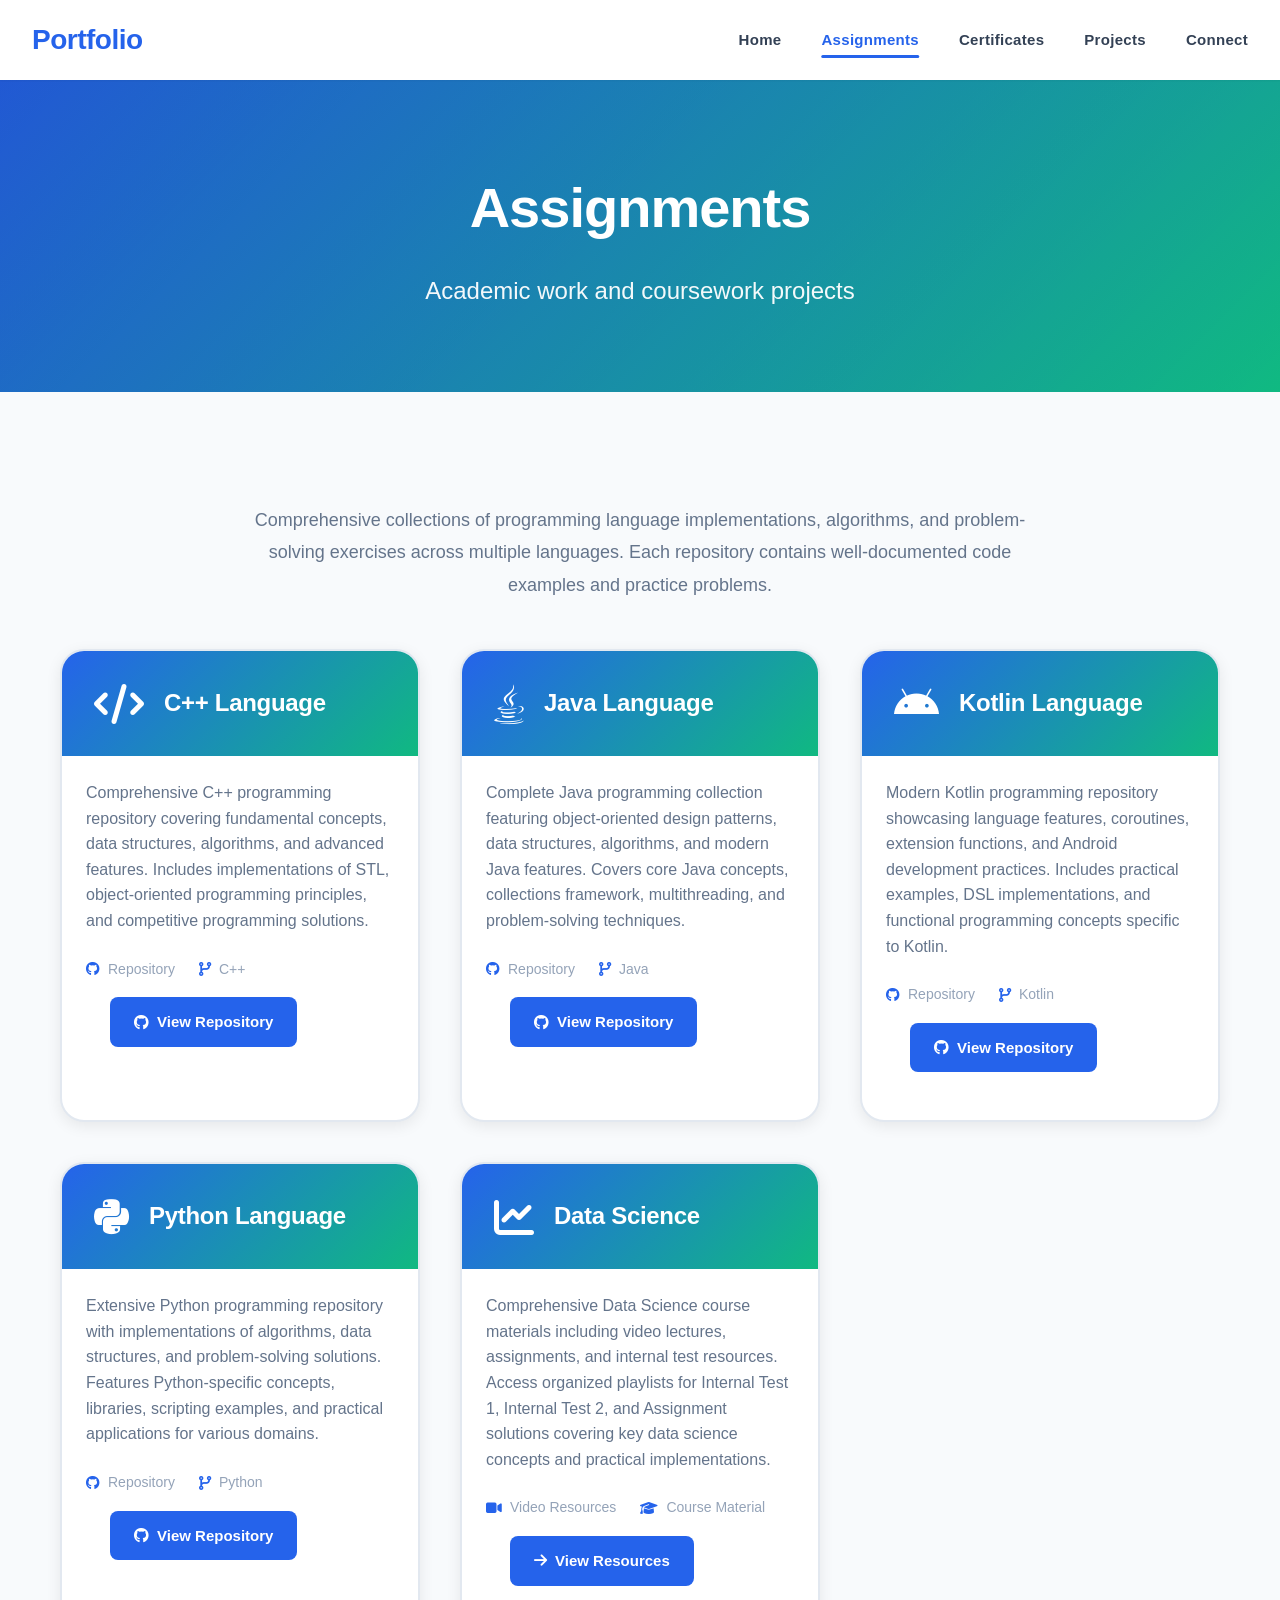
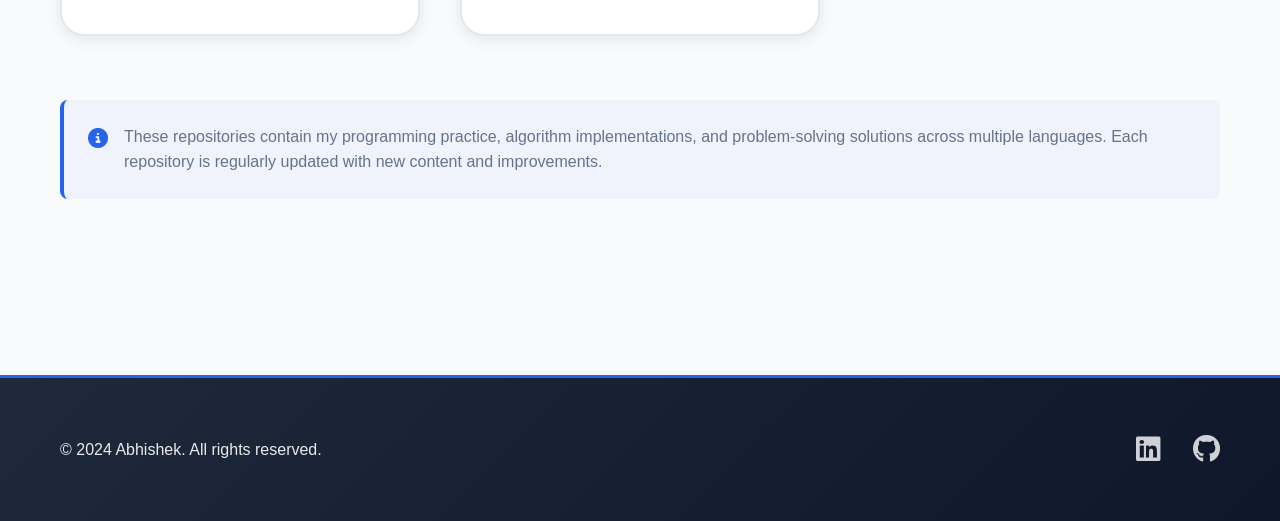
==== assignments.html @ a45f7180 "Added Initial COde" ====
<!DOCTYPE html>
<html lang="en">
<head>
    <meta charset="UTF-8">
    <meta name="viewport" content="width=device-width, initial-scale=1.0">
    <meta name="description" content="Academic assignments and coursework in Data Structures, Web Development, Machine Learning and more.">
    <title>Assignments - Abhishek</title>
    <link rel="stylesheet" href="styles.css">
    <link rel="stylesheet" href="https://cdnjs.cloudflare.com/ajax/libs/font-awesome/6.4.0/css/all.min.css">
    <link rel="icon" href="data:image/svg+xml,<svg xmlns='http://www.w3.org/2000/svg' viewBox='0 0 100 100'><text y='.9em' font-size='90'>👨‍💻</text></svg>">
</head>
<body>
    <nav class="navbar">
        <div class="nav-container">
            <div class="logo">
                <a href="index.html">Portfolio</a>
            </div>
            <div class="nav-toggle" id="navToggle">
                <span></span>
                <span></span>
                <span></span>
            </div>
            <ul class="nav-menu" id="navMenu">
                <li><a href="index.html" class="nav-link">Home</a></li>
                <li><a href="assignments.html" class="nav-link active">Assignments</a></li>
                <li><a href="certificates.html" class="nav-link">Certificates</a></li>
                <li><a href="projects.html" class="nav-link">Projects</a></li>
                <li><a href="connect.html" class="nav-link">Connect</a></li>
            </ul>
        </div>
    </nav>

    <main>
        <section class="page-header">
            <div class="container">
                <h1 class="page-title">Assignments</h1>
                <p class="page-subtitle">Academic work and coursework projects</p>
            </div>
        </section>

        <section class="content-section">
            <div class="container">
                <p class="intro-text">
                    Comprehensive collections of programming language implementations, algorithms, and problem-solving 
                    exercises across multiple languages. Each repository contains well-documented code examples and practice problems.
                </p>
                
                <div class="assignments-grid">
                    <div class="assignment-card">
                        <div class="card-header">
                            <i class="fas fa-code"></i>
                            <h3>C++ Language</h3>
                        </div>
                        <div class="card-body">
                            <p class="assignment-description">
                                Comprehensive C++ programming repository covering fundamental concepts, data structures, 
                                algorithms, and advanced features. Includes implementations of STL, object-oriented programming 
                                principles, and competitive programming solutions.
                            </p>
                            <div class="assignment-meta">
                                <span class="meta-item"><i class="fab fa-github"></i> Repository</span>
                                <span class="meta-item"><i class="fas fa-code-branch"></i> C++</span>
                            </div>
                            <div class="card-footer">
                                <a href="https://github.com/43H1-BOI/CPP-Language" target="_blank" class="project-link">
                                    <i class="fab fa-github"></i> View Repository
                                </a>
                            </div>
                        </div>
                    </div>

                    <div class="assignment-card">
                        <div class="card-header">
                            <i class="fab fa-java"></i>
                            <h3>Java Language</h3>
                        </div>
                        <div class="card-body">
                            <p class="assignment-description">
                                Complete Java programming collection featuring object-oriented design patterns, data structures, 
                                algorithms, and modern Java features. Covers core Java concepts, collections framework, 
                                multithreading, and problem-solving techniques.
                            </p>
                            <div class="assignment-meta">
                                <span class="meta-item"><i class="fab fa-github"></i> Repository</span>
                                <span class="meta-item"><i class="fas fa-code-branch"></i> Java</span>
                            </div>
                            <div class="card-footer">
                                <a href="https://github.com/43H1-BOI/Java-Language" target="_blank" class="project-link">
                                    <i class="fab fa-github"></i> View Repository
                                </a>
                            </div>
                        </div>
                    </div>

                    <div class="assignment-card">
                        <div class="card-header">
                            <i class="fab fa-android"></i>
                            <h3>Kotlin Language</h3>
                        </div>
                        <div class="card-body">
                            <p class="assignment-description">
                                Modern Kotlin programming repository showcasing language features, coroutines, extension functions, 
                                and Android development practices. Includes practical examples, DSL implementations, and 
                                functional programming concepts specific to Kotlin.
                            </p>
                            <div class="assignment-meta">
                                <span class="meta-item"><i class="fab fa-github"></i> Repository</span>
                                <span class="meta-item"><i class="fas fa-code-branch"></i> Kotlin</span>
                            </div>
                            <div class="card-footer">
                                <a href="https://github.com/43H1-BOI/Kotlin-Language" target="_blank" class="project-link">
                                    <i class="fab fa-github"></i> View Repository
                                </a>
                            </div>
                        </div>
                    </div>

                    <div class="assignment-card">
                        <div class="card-header">
                            <i class="fab fa-python"></i>
                            <h3>Python Language</h3>
                        </div>
                        <div class="card-body">
                            <p class="assignment-description">
                                Extensive Python programming repository with implementations of algorithms, data structures, 
                                and problem-solving solutions. Features Python-specific concepts, libraries, scripting examples, 
                                and practical applications for various domains.
                            </p>
                            <div class="assignment-meta">
                                <span class="meta-item"><i class="fab fa-github"></i> Repository</span>
                                <span class="meta-item"><i class="fas fa-code-branch"></i> Python</span>
                            </div>
                            <div class="card-footer">
                                <a href="https://github.com/43H1-BOI/PythonLanguage" target="_blank" class="project-link">
                                    <i class="fab fa-github"></i> View Repository
                                </a>
                            </div>
                        </div>
                    </div>

                    <div class="assignment-card">
                        <div class="card-header">
                            <i class="fas fa-chart-line"></i>
                            <h3>Data Science</h3>
                        </div>
                        <div class="card-body">
                            <p class="assignment-description">
                                Comprehensive Data Science course materials including video lectures, assignments, and internal test 
                                resources. Access organized playlists for Internal Test 1, Internal Test 2, and Assignment solutions 
                                covering key data science concepts and practical implementations.
                            </p>
                            <div class="assignment-meta">
                                <span class="meta-item"><i class="fas fa-video"></i> Video Resources</span>
                                <span class="meta-item"><i class="fas fa-graduation-cap"></i> Course Material</span>
                            </div>
                            <div class="card-footer">
                                <a href="datascience.html" class="project-link">
                                    <i class="fas fa-arrow-right"></i> View Resources
                                </a>
                            </div>
                        </div>
                    </div>
                </div>

                <div class="note-section">
                    <i class="fas fa-info-circle"></i>
                    <p>These repositories contain my programming practice, algorithm implementations, and problem-solving solutions across multiple languages. Each repository is regularly updated with new content and improvements.</p>
                </div>
            </div>
        </section>
    </main>

    <footer>
        <div class="container">
            <p>&copy; 2024 Abhishek. All rights reserved.</p>
            <div class="footer-links">
                <a href="https://www.linkedin.com/in/theabhiog/" target="_blank"><i class="fab fa-linkedin"></i></a>
                <a href="https://github.com/43H1-BOI" target="_blank"><i class="fab fa-github"></i></a>
            </div>
        </div>
    </footer>

    <script src="script.js"></script>
</body>
</html>
---- styles.css ----
/* Reset and Base Styles */
* {
    margin: 0;
    padding: 0;
    box-sizing: border-box;
}

:root {
    --primary-color: #2563eb;
    --primary-dark: #1e40af;
    --primary-light: #3b82f6;
    --secondary-color: #10b981;
    --accent-color: #f59e0b;
    --text-dark: #0f172a;
    --text-medium: #334155;
    --text-light: #64748b;
    --text-lighter: #94a3b8;
    --bg-light: #f8fafc;
    --bg-white: #ffffff;
    --bg-dark: #1e293b;
    --border-color: #e2e8f0;
    --primary-rgb: 37, 99, 235;
    --secondary-rgb: 16, 185, 129;
    --shadow-sm: 0 1px 3px 0 rgba(0, 0, 0, 0.1);
    --shadow-md: 0 4px 6px -1px rgba(0, 0, 0, 0.1);
    --shadow-lg: 0 10px 15px -3px rgba(0, 0, 0, 0.1);
    --shadow-xl: 0 20px 25px -5px rgba(0, 0, 0, 0.1);
    --shadow-2xl: 0 25px 50px -12px rgba(0, 0, 0, 0.25);
    --gradient-primary: linear-gradient(135deg, var(--primary-color) 0%, var(--primary-light) 100%);
    --gradient-hero: linear-gradient(135deg, var(--primary-color) 0%, var(--secondary-color) 100%);
    --transition: all 0.3s cubic-bezier(0.4, 0, 0.2, 1);
    --transition-slow: all 0.5s cubic-bezier(0.4, 0, 0.2, 1);
}

html {
    scroll-behavior: smooth;
    font-size: 16px;
}

body {
    font-family: 'Inter', -apple-system, BlinkMacSystemFont, 'Segoe UI', Roboto, 'Helvetica Neue', Arial, sans-serif;
    line-height: 1.7;
    color: var(--text-medium);
    background-color: var(--bg-light);
    overflow-x: hidden;
    font-weight: 400;
    -webkit-font-smoothing: antialiased;
    -moz-osx-font-smoothing: grayscale;
}

.container {
    max-width: 1200px;
    margin: 0 auto;
    padding: 0 20px;
}

/* Navigation */
.navbar {
    background: rgba(255, 255, 255, 0.95);
    backdrop-filter: blur(10px);
    box-shadow: 0 1px 0 0 var(--border-color);
    position: sticky;
    top: 0;
    z-index: 1000;
    transition: var(--transition);
}

.nav-container {
    max-width: 1280px;
    margin: 0 auto;
    padding: 0 2rem;
    display: flex;
    justify-content: space-between;
    align-items: center;
    height: 80px;
}

.logo a {
    font-size: 1.75rem;
    font-weight: 800;
    color: var(--primary-color);
    text-decoration: none;
    transition: var(--transition);
    letter-spacing: -0.5px;
}

.logo a:hover {
    color: var(--primary-dark);
    transform: translateY(-2px);
}

.nav-menu {
    display: flex;
    list-style: none;
    gap: 2.5rem;
    align-items: center;
}

.nav-link {
    color: var(--text-medium);
    text-decoration: none;
    font-weight: 600;
    font-size: 0.9375rem;
    transition: var(--transition);
    position: relative;
    padding: 0.5rem 0;
    letter-spacing: 0.3px;
}

.nav-link::after {
    content: '';
    position: absolute;
    bottom: -2px;
    left: 50%;
    transform: translateX(-50%);
    width: 0;
    height: 3px;
    background: var(--primary-color);
    border-radius: 3px;
    transition: var(--transition);
}

.nav-link:hover::after,
.nav-link.active::after {
    width: 100%;
}

.nav-link:hover,
.nav-link.active {
    color: var(--primary-color);
}

.nav-toggle {
    display: none;
    flex-direction: column;
    cursor: pointer;
    gap: 5px;
}

.nav-toggle span {
    width: 25px;
    height: 3px;
    background: var(--text-dark);
    border-radius: 2px;
    transition: var(--transition);
}

/* Hero Section */
.hero {
    min-height: calc(100vh - 80px);
    display: flex;
    align-items: center;
    padding: 5rem 0;
    background: linear-gradient(135deg, rgba(var(--primary-rgb), 0.03) 0%, rgba(var(--secondary-rgb), 0.03) 100%);
    position: relative;
    overflow: hidden;
}

.hero::before {
    content: '';
    position: absolute;
    top: -50%;
    right: -10%;
    width: 800px;
    height: 800px;
    background: radial-gradient(circle, rgba(var(--primary-rgb), 0.08) 0%, transparent 70%);
    border-radius: 50%;
    animation: pulse 10s ease-in-out infinite;
}

.hero::after {
    content: '';
    position: absolute;
    bottom: -30%;
    left: -10%;
    width: 600px;
    height: 600px;
    background: radial-gradient(circle, rgba(var(--secondary-rgb), 0.06) 0%, transparent 70%);
    border-radius: 50%;
    animation: pulse 12s ease-in-out infinite reverse;
}

@keyframes pulse {
    0%, 100% {
        transform: scale(1) rotate(0deg);
        opacity: 0.6;
    }
    50% {
        transform: scale(1.1) rotate(5deg);
        opacity: 0.9;
    }
}

.hero-content {
    max-width: 1280px;
    margin: 0 auto;
    padding: 0 2rem;
    display: grid;
    grid-template-columns: 1.1fr 0.9fr;
    gap: 5rem;
    align-items: center;
    position: relative;
    z-index: 1;
}

.hero-badge {
    display: inline-flex;
    align-items: center;
    padding: 0.625rem 1.25rem;
    background: rgba(var(--secondary-rgb), 0.1);
    color: #059669;
    border-radius: 2rem;
    font-size: 0.875rem;
    font-weight: 600;
    margin-bottom: 2rem;
    border: 1.5px solid rgba(var(--secondary-rgb), 0.2);
    animation: fadeInDown 0.8s ease-out;
}

.hero-title {
    font-size: 4rem;
    font-weight: 900;
    line-height: 1.1;
    margin-bottom: 1.5rem;
    color: var(--text-dark);
    letter-spacing: -1.5px;
    animation: fadeInUp 0.8s ease-out 0.2s both;
}

.gradient-text {
    background: var(--gradient-hero);
    -webkit-background-clip: text;
    -webkit-text-fill-color: transparent;
    background-clip: text;
    display: inline-block;
}

.hero-subtitle {
    font-size: 1.5rem;
    color: var(--text-light);
    margin-bottom: 1.75rem;
    font-weight: 600;
    letter-spacing: 0.5px;
    animation: fadeInUp 0.8s ease-out 0.4s both;
}

.hero-description {
    font-size: 1.125rem;
    color: var(--text-light);
    margin-bottom: 2.5rem;
    line-height: 1.8;
    animation: fadeInUp 0.8s ease-out 0.6s both;
}

.hero-stats {
    display: flex;
    gap: 3rem;
    margin-bottom: 2.5rem;
    flex-wrap: wrap;
    animation: fadeInUp 0.8s ease-out 0.8s both;
}

.stat-item {
    display: flex;
    align-items: center;
    gap: 1rem;
    padding: 1rem 1.5rem;
    background: var(--bg-white);
    border-radius: 1rem;
    box-shadow: var(--shadow-sm);
    transition: var(--transition);
}

.stat-item:hover {
    transform: translateY(-3px);
    box-shadow: var(--shadow-md);
}

.stat-item i {
    font-size: 2rem;
    color: var(--primary-color);
}

.stat-item div {
    display: flex;
    flex-direction: column;
}

.stat-item strong {
    font-size: 1.75rem;
    font-weight: 800;
    color: var(--text-dark);
    line-height: 1;
    letter-spacing: -0.5px;
}

.stat-item span {
    font-size: 0.875rem;
    color: var(--text-light);
    font-weight: 500;
    margin-top: 0.25rem;
}

.hero-buttons {
    display: flex;
    gap: 1.25rem;
    flex-wrap: wrap;
    animation: fadeInUp 0.8s ease-out 1s both;
}

.btn {
    padding: 1rem 2.25rem;
    border-radius: 0.75rem;
    text-decoration: none;
    font-weight: 700;
    font-size: 1rem;
    transition: var(--transition);
    display: inline-flex;
    align-items: center;
    gap: 0.625rem;
    border: none;
    cursor: pointer;
    position: relative;
    overflow: hidden;
    letter-spacing: 0.3px;
}

.btn-primary {
    background: var(--primary-color);
    color: white;
    box-shadow: 0 4px 12px rgba(var(--primary-rgb), 0.3);
}

.btn-primary:hover {
    background: var(--primary-dark);
    transform: translateY(-3px);
    box-shadow: 0 8px 20px rgba(var(--primary-rgb), 0.4);
}

.btn-primary:active {
    transform: translateY(-1px);
}

.btn-secondary {
    background: transparent;
    color: var(--primary-color);
    border: 2px solid var(--primary-color);
    box-shadow: var(--shadow-sm);
}

.btn-secondary:hover {
    background: var(--primary-color);
    color: white;
    transform: translateY(-3px);
    box-shadow: 0 8px 20px rgba(var(--primary-rgb), 0.25);
}

.btn-secondary:active {
    transform: translateY(-1px);
}

.hero-image {
    display: flex;
    justify-content: center;
    align-items: center;
    position: relative;
    animation: fadeInRight 1s ease-out 0.4s both;
}

.image-placeholder {
    width: 400px;
    height: 400px;
    border-radius: 50%;
    background: var(--gradient-hero);
    display: flex;
    justify-content: center;
    align-items: center;
    box-shadow: 0 20px 50px rgba(var(--primary-rgb), 0.3);
    animation: float 4s ease-in-out infinite;
    position: relative;
    z-index: 2;
    border: 8px solid var(--bg-white);
}

.image-placeholder i {
    font-size: 200px;
    color: white;
    opacity: 0.95;
}

.floating-icons {
    position: absolute;
    width: 100%;
    height: 100%;
    top: 0;
    left: 0;
}

.float-icon {
    position: absolute;
    width: 70px;
    height: 70px;
    background: var(--bg-white);
    border-radius: 1rem;
    display: flex;
    align-items: center;
    justify-content: center;
    box-shadow: 0 8px 25px rgba(0, 0, 0, 0.15);
    animation: floatAround 8s ease-in-out infinite;
    transition: var(--transition);
}

.float-icon:hover {
    transform: scale(1.1) rotate(5deg);
}

.float-icon i {
    font-size: 1.75rem;
}

.float-icon.kotlin-icon {
    background: linear-gradient(135deg, rgba(58, 208, 107, 0.15), rgba(58, 208, 107, 0.05));
    border: 2px solid rgba(58, 208, 107, 0.2);
}

.float-icon.kotlin-icon i {
    color: #3ad06f;
}

.float-icon.java-icon {
    background: linear-gradient(135deg, rgba(244, 67, 54, 0.15), rgba(244, 67, 54, 0.05));
    border: 2px solid rgba(244, 67, 54, 0.2);
}

.float-icon.java-icon i {
    color: #f44336;
}

.float-icon.python-icon {
    background: linear-gradient(135deg, rgba(48, 105, 152, 0.15), rgba(48, 105, 152, 0.05));
    border: 2px solid rgba(48, 105, 152, 0.2);
}

.float-icon.python-icon i {
    color: #306998;
}

.float-icon.git-icon {
    background: linear-gradient(135deg, rgba(51, 51, 51, 0.15), rgba(51, 51, 51, 0.05));
    border: 2px solid rgba(51, 51, 51, 0.2);
}

.float-icon.git-icon i {
    color: #333;
}

.float-icon:nth-child(1) {
    top: 10%;
    left: 5%;
}

.float-icon:nth-child(2) {
    top: 15%;
    right: 0;
}

.float-icon:nth-child(3) {
    bottom: 15%;
    left: 0;
}

.float-icon:nth-child(4) {
    bottom: 10%;
    right: 5%;
}

@keyframes float {
    0%, 100% {
        transform: translateY(0px) scale(1);
    }
    50% {
        transform: translateY(-25px) scale(1.02);
    }
}

@keyframes fadeInUp {
    from {
        opacity: 0;
        transform: translateY(30px);
    }
    to {
        opacity: 1;
        transform: translateY(0);
    }
}

@keyframes fadeInDown {
    from {
        opacity: 0;
        transform: translateY(-20px);
    }
    to {
        opacity: 1;
        transform: translateY(0);
    }
}

@keyframes fadeInRight {
    from {
        opacity: 0;
        transform: translateX(30px);
    }
    to {
        opacity: 1;
        transform: translateX(0);
    }
}

@keyframes fadeInLeft {
    from {
        opacity: 0;
        transform: translateX(-30px);
    }
    to {
        opacity: 1;
        transform: translateX(0);
    }
}

@keyframes floatAround {
    0%, 100% {
        transform: translate(0, 0);
    }
    25% {
        transform: translate(10px, -10px);
    }
    50% {
        transform: translate(-10px, 10px);
    }
    75% {
        transform: translate(10px, 10px);
    }
}

/* Sections */
section {
    padding: 6rem 0;
}

.section-title {
    font-size: 3rem;
    font-weight: 900;
    text-align: center;
    margin-bottom: 4rem;
    color: var(--text-dark);
    position: relative;
    letter-spacing: -1px;
}

.section-title::after {
    content: '';
    position: absolute;
    bottom: -15px;
    left: 50%;
    transform: translateX(-50%);
    width: 100px;
    height: 5px;
    background: var(--gradient-hero);
    border-radius: 3px;
}

/* About Section */
.about {
    background: var(--bg-white);
}

.about-text {
    font-size: 1.25rem;
    color: var(--text-light);
    text-align: center;
    max-width: 900px;
    margin: 0 auto 4rem;
    line-height: 1.9;
    font-weight: 400;
}

.tech-stack-section {
    background: linear-gradient(135deg, rgba(var(--primary-rgb), 0.03), rgba(var(--secondary-rgb), 0.03));
    padding: 3rem;
    border-radius: 2rem;
    margin: 4rem 0;
    border: 2px solid var(--border-color);
    box-shadow: var(--shadow-sm);
}

.tech-stack-title {
    text-align: center;
    font-size: 2rem;
    color: var(--text-dark);
    margin-bottom: 3rem;
    font-weight: 800;
    letter-spacing: -0.5px;
}

.tech-categories {
    display: grid;
    gap: 2rem;
}

.tech-category h4 {
    color: var(--text-dark);
    font-size: 1.125rem;
    margin-bottom: 1rem;
    font-weight: 600;
    display: flex;
    align-items: center;
    gap: 0.5rem;
}

.tech-category h4 i {
    color: var(--primary-color);
}

.tech-tags {
    display: flex;
    flex-wrap: wrap;
    gap: 0.75rem;
}

.tech-badge {
    display: inline-flex;
    align-items: center;
    gap: 0.625rem;
    padding: 0.75rem 1.5rem;
    background: var(--bg-white);
    color: var(--text-medium);
    border-radius: 3rem;
    font-size: 0.9375rem;
    font-weight: 600;
    border: 2px solid var(--border-color);
    transition: var(--transition);
    box-shadow: 0 2px 8px rgba(0, 0, 0, 0.05);
}

.tech-badge:hover {
    transform: translateY(-3px);
    border-color: var(--primary-color);
    box-shadow: 0 8px 16px rgba(var(--primary-rgb), 0.15);
    background: rgba(var(--primary-rgb), 0.03);
}

.tech-badge i {
    font-size: 1.125rem;
    color: var(--primary-color);
}

.tech-badge.kotlin i {
    color: #7F52FF;
}

.skills-grid {
    display: grid;
    grid-template-columns: repeat(auto-fit, minmax(300px, 1fr));
    gap: 2.5rem;
    margin-top: 4rem;
}

.skill-card {
    background: var(--bg-white);
    padding: 2.5rem;
    border-radius: 1.5rem;
    text-align: center;
    transition: var(--transition);
    border: 2px solid var(--border-color);
    box-shadow: 0 4px 12px rgba(0, 0, 0, 0.05);
}

.skill-card:hover {
    transform: translateY(-8px);
    border-color: var(--primary-color);
    box-shadow: 0 12px 30px rgba(var(--primary-rgb), 0.15);
}

.skill-card i {
    font-size: 3.5rem;
    color: var(--primary-color);
    margin-bottom: 1.5rem;
    display: block;
}

.skill-card h3 {
    font-size: 1.5rem;
    margin-bottom: 1rem;
    color: var(--text-dark);
    font-weight: 700;
}

.skill-card p {
    color: var(--text-light);
    line-height: 1.7;
    font-size: 1rem;
}

/* Quick Links */
.links-grid {
    display: grid;
    grid-template-columns: repeat(auto-fit, minmax(280px, 1fr));
    gap: 2.5rem;
}

.link-card {
    background: var(--bg-white);
    padding: 2.5rem;
    border-radius: 1.5rem;
    text-align: center;
    text-decoration: none;
    transition: var(--transition);
    box-shadow: 0 4px 12px rgba(0, 0, 0, 0.08);
    border: 2px solid var(--border-color);
    position: relative;
    overflow: hidden;
}

.link-card::before {
    content: '';
    position: absolute;
    top: 0;
    left: 0;
    width: 100%;
    height: 4px;
    background: var(--gradient-hero);
    transform: scaleX(0);
    transition: var(--transition);
}

.link-card:hover::before {
    transform: scaleX(1);
}

.link-card:hover {
    transform: translateY(-8px);
    box-shadow: 0 16px 40px rgba(var(--primary-rgb), 0.2);
    border-color: var(--primary-color);
}

.link-card i {
    font-size: 3.5rem;
    color: var(--primary-color);
    margin-bottom: 1.5rem;
    display: block;
}

.link-card h3 {
    font-size: 1.5rem;
    color: var(--text-dark);
    margin-bottom: 0.75rem;
    font-weight: 700;
}

.link-card p {
    color: var(--text-light);
    font-size: 1rem;
}

/* Page Header */
.page-header {
    background: var(--gradient-hero);
    color: white;
    padding: 5rem 0;
    text-align: center;
    margin-bottom: 5rem;
    position: relative;
    overflow: hidden;
}

.page-header::before {
    content: '';
    position: absolute;
    top: 0;
    left: 0;
    right: 0;
    bottom: 0;
    background: linear-gradient(135deg, rgba(0, 0, 0, 0.1), transparent);
}

.page-title {
    font-size: 3.5rem;
    font-weight: 900;
    margin-bottom: 1rem;
    position: relative;
    letter-spacing: -1px;
}

.page-subtitle {
    font-size: 1.5rem;
    opacity: 0.95;
    font-weight: 400;
    position: relative;
}

/* Content Section */
.content-section {
    padding: 2rem 0 5rem;
}

.intro-text {
    text-align: center;
    max-width: 800px;
    margin: 0 auto 3rem;
    font-size: 1.125rem;
    color: var(--text-light);
    line-height: 1.8;
}

.subsection-title {
    font-size: 1.75rem;
    font-weight: 700;
    color: var(--text-dark);
    margin: 3rem 0 2rem;
    padding-bottom: 0.75rem;
    border-bottom: 3px solid var(--primary-color);
    display: inline-block;
}

.view-credential {
    color: var(--primary-color);
    text-decoration: none;
    font-weight: 600;
    font-size: 0.875rem;
    transition: var(--transition);
    display: inline-flex;
    align-items: center;
    gap: 0.375rem;
}

.view-credential:hover {
    color: var(--primary-dark);
    transform: translateX(3px);
}

.achievement-link {
    color: var(--primary-color);
    text-decoration: none;
    font-weight: 500;
    font-size: 0.9rem;
    transition: var(--transition);
    display: inline-block;
    margin-top: 0.5rem;
}

.achievement-link:hover {
    color: var(--primary-dark);
    transform: translateX(3px);
}

/* Assignments Grid */
.assignments-grid {
    display: grid;
    grid-template-columns: repeat(auto-fill, minmax(320px, 1fr));
    gap: 2.5rem;
    margin-bottom: 4rem;
}

@media (max-width: 640px) {
    .assignments-grid {
        grid-template-columns: 1fr;
    }
}

.assignment-card {
    background: var(--bg-white);
    border-radius: 1.5rem;
    overflow: hidden;
    box-shadow: 0 4px 15px rgba(0, 0, 0, 0.08);
    transition: var(--transition);
    border: 2px solid var(--border-color);
}

.assignment-card:hover {
    transform: translateY(-8px);
    box-shadow: 0 16px 40px rgba(var(--primary-rgb), 0.15);
    border-color: var(--primary-color);
}

.card-header {
    background: var(--gradient-hero);
    color: white;
    padding: 2rem;
    display: flex;
    align-items: center;
    gap: 1.25rem;
}

.card-header i {
    font-size: 2.5rem;
}

.card-header h3 {
    font-size: 1.5rem;
    font-weight: 700;
    letter-spacing: -0.3px;
}

.card-body {
    padding: 1.5rem;
}

.assignment-description {
    color: var(--text-light);
    margin-bottom: 1.5rem;
    line-height: 1.6;
}

.assignment-meta {
    display: flex;
    gap: 1.5rem;
    font-size: 0.875rem;
    margin-bottom: 1rem;
}

.meta-item {
    display: flex;
    align-items: center;
    gap: 0.5rem;
    color: var(--text-lighter);
}

.meta-item i {
    color: var(--primary-color);
}

.card-footer {
    padding: 0 1.5rem 1.5rem;
}

.card-footer .project-link {
    display: inline-flex;
    align-items: center;
    gap: 0.5rem;
    padding: 0.75rem 1.5rem;
    background: var(--primary-color);
    color: white;
    text-decoration: none;
    border-radius: 0.5rem;
    font-weight: 600;
    transition: var(--transition);
}

.card-footer .project-link:hover {
    background: var(--primary-dark);
    transform: translateY(-2px);
    box-shadow: var(--shadow-md);
}

/* Certificates Grid */
.certificates-grid {
    display: grid;
    grid-template-columns: repeat(auto-fill, minmax(340px, 1fr));
    gap: 2.5rem;
    margin-bottom: 4rem;
}

@media (max-width: 640px) {
    .certificates-grid {
        grid-template-columns: 1fr;
    }
}

.certificate-card {
    background: var(--bg-white);
    border-radius: 1.5rem;
    padding: 2.5rem;
    box-shadow: 0 4px 15px rgba(0, 0, 0, 0.08);
    transition: var(--transition);
    border: 2px solid var(--border-color);
    display: flex;
    gap: 1.75rem;
}

.certificate-card:hover {
    transform: translateY(-8px);
    box-shadow: 0 16px 40px rgba(var(--primary-rgb), 0.15);
    border-color: var(--primary-color);
}

.certificate-icon {
    flex-shrink: 0;
    width: 70px;
    height: 70px;
    border-radius: 1rem;
    background: var(--gradient-hero);
    display: flex;
    align-items: center;
    justify-content: center;
    color: white;
    font-size: 1.75rem;
    box-shadow: 0 4px 12px rgba(var(--primary-rgb), 0.2);
}

.certificate-content {
    flex: 1;
}

.certificate-content h3 {
    font-size: 1.25rem;
    margin-bottom: 0.5rem;
    color: var(--text-dark);
}

.issuer {
    color: var(--primary-color);
    font-weight: 600;
    margin-bottom: 1rem;
}

.description {
    color: var(--text-light);
    margin-bottom: 1rem;
    line-height: 1.6;
}

.certificate-footer {
    display: flex;
    justify-content: space-between;
    align-items: center;
    font-size: 0.875rem;
}

.date {
    color: var(--text-lighter);
    display: flex;
    align-items: center;
    gap: 0.5rem;
}

.badge {
    padding: 0.25rem 0.75rem;
    border-radius: 1rem;
    font-weight: 600;
    display: flex;
    align-items: center;
    gap: 0.5rem;
}

.badge.verified {
    background: rgba(34, 197, 94, 0.1);
    color: #16a34a;
}

.badge.achievement {
    background: rgba(251, 146, 60, 0.1);
    color: #ea580c;
}

/* Certificate with Image */
.certificate-with-image {
    display: block;
    padding: 0;
    overflow: hidden;
}

.certificate-with-image a {
    display: block;
    text-decoration: none;
}

.certificate-image {
    width: 100%;
    height: auto;
    display: block;
    transition: var(--transition);
}

.certificate-with-image:hover .certificate-image {
    transform: scale(1.05);
}

/* Achievements Section */
.achievements-section {
    margin-top: 4rem;
}

.achievements-list {
    display: grid;
    grid-template-columns: repeat(auto-fit, minmax(300px, 1fr));
    gap: 2rem;
    margin-top: 2rem;
}

.achievement-item {
    background: var(--bg-white);
    padding: 1.5rem;
    border-radius: 1rem;
    display: flex;
    gap: 1rem;
    box-shadow: var(--shadow-md);
    transition: var(--transition);
}

.achievement-item:hover {
    transform: translateY(-3px);
    box-shadow: var(--shadow-lg);
}

.achievement-item i {
    color: var(--accent-color);
    font-size: 1.5rem;
    flex-shrink: 0;
}

.achievement-text h4 {
    color: var(--text-dark);
    margin-bottom: 0.5rem;
}

.achievement-text p {
    color: var(--text-light);
    font-size: 0.9rem;
}

/* Projects Grid */
.projects-grid {
    display: grid;
    grid-template-columns: repeat(auto-fill, minmax(340px, 1fr));
    gap: 2.5rem;
    margin-bottom: 4rem;
}

@media (max-width: 640px) {
    .projects-grid {
        grid-template-columns: 1fr;
    }
}

.project-card {
    background: var(--bg-white);
    border-radius: 1.5rem;
    overflow: hidden;
    box-shadow: 0 4px 15px rgba(0, 0, 0, 0.08);
    transition: var(--transition);
    border: 2px solid var(--border-color);
}

.project-card:hover {
    transform: translateY(-8px);
    box-shadow: 0 16px 40px rgba(var(--primary-rgb), 0.15);
    border-color: var(--primary-color);
}

/* Removed featured spanning to normalize project card sizes */

.project-image {
    background: var(--gradient-hero);
    height: 180px;
    display: flex;
    align-items: center;
    justify-content: center;
    color: white;
    font-size: 4.5rem;
    position: relative;
}

.project-image::before {
    content: '';
    position: absolute;
    top: 0;
    left: 0;
    right: 0;
    bottom: 0;
    background: linear-gradient(135deg, rgba(0, 0, 0, 0.1), transparent);
}

.project-content {
    padding: 2.5rem;
}

.project-header {
    display: flex;
    justify-content: space-between;
    align-items: start;
    margin-bottom: 1.25rem;
}

.project-header h3 {
    font-size: 1.75rem;
    color: var(--text-dark);
    font-weight: 700;
    letter-spacing: -0.3px;
}

.project-tag {
    padding: 0.375rem 1rem;
    border-radius: 1.5rem;
    font-size: 0.8125rem;
    font-weight: 700;
}

.featured-tag {
    background: rgba(245, 158, 11, 0.15);
    color: #d97706;
    border: 1.5px solid rgba(245, 158, 11, 0.3);
}

.project-description {
    color: var(--text-light);
    margin-bottom: 1.75rem;
    line-height: 1.7;
    font-size: 1rem;
}

.project-tech {
    display: flex;
    flex-wrap: wrap;
    gap: 0.625rem;
    margin-bottom: 1.75rem;
}

.tech-tag {
    padding: 0.5rem 1rem;
    background: rgba(var(--primary-rgb), 0.1);
    color: var(--primary-color);
    border-radius: 1.5rem;
    font-size: 0.875rem;
    font-weight: 600;
    border: 1.5px solid rgba(var(--primary-rgb), 0.2);
    transition: var(--transition);
}

.tech-tag:hover {
    background: rgba(var(--primary-rgb), 0.15);
    transform: translateY(-2px);
}

.project-links {
    display: flex;
    gap: 1.25rem;
}

.project-link {
    color: var(--primary-color);
    text-decoration: none;
    font-weight: 700;
    display: flex;
    align-items: center;
    gap: 0.5rem;
    transition: var(--transition);
    font-size: 0.9375rem;
}

.project-link:hover {
    color: var(--primary-dark);
    transform: translateX(4px);
}

/* Connect Page */
.connect-intro {
    text-align: center;
    max-width: 750px;
    margin: 0 auto 5rem;
    font-size: 1.25rem;
    color: var(--text-light);
    line-height: 1.9;
}

.social-section {
    margin-bottom: 5rem;
}

.social-grid {
    display: grid;
    grid-template-columns: repeat(auto-fill, minmax(320px, 1fr));
    gap: 2rem;
}

.social-card {
    background: var(--bg-white);
    border-radius: 1.5rem;
    padding: 2rem;
    display: flex;
    align-items: center;
    gap: 1.5rem;
    text-decoration: none;
    box-shadow: 0 4px 15px rgba(0, 0, 0, 0.08);
    transition: var(--transition);
    border: 2px solid var(--border-color);
    position: relative;
    overflow: hidden;
}

.social-card::before {
    content: '';
    position: absolute;
    top: 0;
    left: 0;
    width: 5px;
    height: 100%;
    transition: var(--transition);
    transform: scaleY(0);
}

.social-card:hover::before {
    transform: scaleY(1);
}

.social-card:hover {
    transform: translateX(8px);
    box-shadow: 0 12px 30px rgba(0, 0, 0, 0.12);
    border-color: rgba(0, 0, 0, 0.1);
}

.social-icon {
    width: 60px;
    height: 60px;
    border-radius: 1rem;
    display: flex;
    align-items: center;
    justify-content: center;
    font-size: 1.75rem;
    flex-shrink: 0;
}

.social-content {
    flex: 1;
}

.social-content h3 {
    font-size: 1.125rem;
    margin-bottom: 0.25rem;
    color: var(--text-dark);
}

.social-content p {
    font-size: 0.875rem;
    color: var(--text-light);
    margin-bottom: 0.25rem;
}

.social-handle {
    font-size: 0.875rem;
    color: var(--text-lighter);
    font-family: monospace;
}

.social-arrow {
    color: var(--text-lighter);
    transition: var(--transition);
}

.social-card:hover .social-arrow {
    transform: translateX(5px);
    color: var(--primary-color);
}

/* Social Card Colors */
.linkedin::before { background: #0077b5; }
.linkedin .social-icon { background: rgba(0, 119, 181, 0.1); color: #0077b5; }

.github::before { background: #333; }
.github .social-icon { background: rgba(51, 51, 51, 0.1); color: #333; }

.email::before { background: #ea4335; }
.email .social-icon { background: rgba(234, 67, 53, 0.1); color: #ea4335; }

.leetcode::before { background: #ffa116; }
.leetcode .social-icon { background: rgba(255, 161, 22, 0.1); color: #ffa116; }

.gfg::before { background: #2f8d46; }
.gfg .social-icon { background: rgba(47, 141, 70, 0.1); color: #2f8d46; }

.hackerrank::before { background: #00ea64; }
.hackerrank .social-icon { background: rgba(0, 234, 100, 0.1); color: #00b84a; }

.codechef::before { background: #5b4638; }
.codechef .social-icon { background: rgba(91, 70, 56, 0.1); color: #5b4638; }

.codingninjas::before { background: #dd6620; }
.codingninjas .social-icon { background: rgba(221, 102, 32, 0.1); color: #dd6620; }

.codeforces::before { background: #1f8acb; }
.codeforces .social-icon { background: rgba(31, 138, 203, 0.1); color: #1f8acb; }

.twitter::before { background: #1da1f2; }
.twitter .social-icon { background: rgba(29, 161, 242, 0.1); color: #1da1f2; }

.instagram::before { background: #e4405f; }
.instagram .social-icon { background: rgba(228, 64, 95, 0.1); color: #e4405f; }

.stackoverflow::before { background: #f48024; }
.stackoverflow .social-icon { background: rgba(244, 128, 36, 0.1); color: #f48024; }

.code360::before { background: #ff6b35; }
.code360 .social-icon { background: rgba(255, 107, 53, 0.1); color: #ff6b35; }

.propeers::before { background: #4a90e2; }
.propeers .social-icon { background: rgba(74, 144, 226, 0.1); color: #4a90e2; }

.google-dev::before { background: #4285f4; }
.google-dev .social-icon { background: rgba(66, 133, 244, 0.1); color: #4285f4; }

.google-skills::before { background: #34a853; }
.google-skills .social-icon { background: rgba(52, 168, 83, 0.1); color: #34a853; }

.credly::before { background: #ff6b00; }
.credly .social-icon { background: rgba(255, 107, 0, 0.1); color: #ff6b00; }

/* Contact CTA */
.contact-cta {
    background: var(--gradient-hero);
    border-radius: 2rem;
    padding: 5rem 3rem;
    text-align: center;
    color: white;
    margin-top: 5rem;
    position: relative;
    overflow: hidden;
    box-shadow: 0 20px 50px rgba(var(--primary-rgb), 0.3);
}

.contact-cta::before {
    content: '';
    position: absolute;
    top: 0;
    left: 0;
    right: 0;
    bottom: 0;
    background: linear-gradient(135deg, rgba(0, 0, 0, 0.1), transparent);
}

.cta-content {
    position: relative;
}

.cta-content h3 {
    font-size: 2.5rem;
    margin-bottom: 1.5rem;
    font-weight: 800;
    letter-spacing: -0.5px;
}

.cta-content p {
    font-size: 1.25rem;
    margin-bottom: 2.5rem;
    opacity: 0.95;
}

.contact-cta .btn {
    background: white;
    color: var(--primary-color);
    box-shadow: 0 8px 20px rgba(0, 0, 0, 0.15);
}

.contact-cta .btn:hover {
    transform: translateY(-3px);
    box-shadow: 0 12px 30px rgba(0, 0, 0, 0.25);
}

/* Note Section */
.note-section {
    background: rgba(99, 102, 241, 0.05);
    border-left: 4px solid var(--primary-color);
    padding: 1.5rem;
    border-radius: 0.5rem;
    display: flex;
    gap: 1rem;
    align-items: start;
    margin-top: 3rem;
}

.note-section i {
    color: var(--primary-color);
    font-size: 1.25rem;
    flex-shrink: 0;
    margin-top: 0.25rem;
}

.note-section p {
    color: var(--text-light);
    line-height: 1.6;
}

/* Data Science Sections */
.datascience-sections {
    display: flex;
    flex-direction: column;
    gap: 3rem;
    margin-bottom: 3rem;
}

.ds-section {
    background: var(--bg-white);
    border-radius: 1.5rem;
    overflow: hidden;
    box-shadow: 0 4px 15px rgba(0, 0, 0, 0.08);
    border: 2px solid var(--border-color);
    transition: var(--transition);
}

.ds-section:hover {
    border-color: var(--primary-color);
    box-shadow: 0 8px 25px rgba(var(--primary-rgb), 0.15);
}

.ds-header {
    background: var(--gradient-hero);
    color: white;
    padding: 2.5rem;
    display: flex;
    align-items: center;
    gap: 2rem;
}

.ds-icon {
    width: 80px;
    height: 80px;
    background: rgba(255, 255, 255, 0.2);
    border-radius: 1.25rem;
    display: flex;
    align-items: center;
    justify-content: center;
    font-size: 2.5rem;
    flex-shrink: 0;
}

.ds-title-area {
    flex: 1;
}

.ds-title {
    font-size: 2rem;
    font-weight: 800;
    margin-bottom: 0.5rem;
    letter-spacing: -0.5px;
}

.ds-subtitle {
    font-size: 1.125rem;
    opacity: 0.95;
}

.ds-body {
    padding: 2.5rem;
}

.playlist-container {
    background: linear-gradient(135deg, rgba(var(--primary-rgb), 0.03), rgba(var(--secondary-rgb), 0.03));
    border-radius: 1rem;
    padding: 2rem;
    margin-bottom: 2rem;
    border: 2px solid var(--border-color);
}

.playlist-info {
    display: flex;
    align-items: center;
    gap: 0.75rem;
    color: var(--primary-color);
    font-weight: 600;
    font-size: 1.125rem;
    margin-bottom: 1.5rem;
}

.playlist-info i {
    font-size: 1.5rem;
}

.video-embed-placeholder {
    background: var(--bg-white);
    border: 2px dashed var(--border-color);
    border-radius: 1rem;
    padding: 4rem 2rem;
    text-align: center;
    color: var(--text-light);
}

.video-embed-placeholder i {
    font-size: 4rem;
    color: var(--text-lighter);
    margin-bottom: 1rem;
    display: block;
}

.video-embed-placeholder p {
    font-size: 1.25rem;
    font-weight: 600;
    color: var(--text-medium);
    margin-bottom: 0.5rem;
}

.video-embed-placeholder small {
    font-size: 0.9375rem;
    color: var(--text-lighter);
}

.video-embed {
    border-radius: 1rem;
    overflow: hidden;
    box-shadow: 0 8px 20px rgba(0, 0, 0, 0.1);
}

.video-embed iframe {
    display: block;
    border-radius: 1rem;
    border: none;
}

.ds-topics {
    background: var(--bg-light);
    padding: 2rem;
    border-radius: 1rem;
}

.ds-topics h4 {
    font-size: 1.25rem;
    color: var(--text-dark);
    margin-bottom: 1.5rem;
    display: flex;
    align-items: center;
    gap: 0.75rem;
}

.ds-topics h4 i {
    color: var(--primary-color);
}

.topic-list {
    list-style: none;
    display: grid;
    grid-template-columns: repeat(auto-fit, minmax(250px, 1fr));
    gap: 1rem;
}

.topic-list li {
    display: flex;
    align-items: center;
    gap: 0.75rem;
    color: var(--text-medium);
    font-size: 1rem;
    padding: 0.75rem;
    background: var(--bg-white);
    border-radius: 0.5rem;
    transition: var(--transition);
}

.topic-list li:hover {
    transform: translateX(5px);
    background: rgba(var(--primary-rgb), 0.05);
}

.topic-list li i {
    color: var(--secondary-color);
    font-size: 1.125rem;
}

.back-link {
    text-align: center;
    margin-top: 3rem;
}

.back-link .btn {
    min-width: 200px;
}

/* Footer */
footer {
    background: linear-gradient(135deg, var(--bg-dark) 0%, #0f172a 100%);
    color: white;
    padding: 3rem 0;
    margin-top: 6rem;
    border-top: 3px solid var(--primary-color);
}

footer .container {
    display: flex;
    justify-content: space-between;
    align-items: center;
}

footer p {
    font-size: 1rem;
    opacity: 0.9;
}

.footer-links {
    display: flex;
    gap: 2rem;
}

.footer-links a {
    color: white;
    font-size: 1.75rem;
    transition: var(--transition);
    opacity: 0.8;
}

.footer-links a:hover {
    color: var(--primary-color);
    opacity: 1;
    transform: translateY(-4px) scale(1.1);
}

/* Responsive Design */

@media (max-width: 1024px) {
    .nav-container {
        padding: 0 1.5rem;
    }

    .hero-content {
        gap: 4rem;
    }

    .hero-title {
        font-size: 3.5rem;
    }
}

@media (max-width: 768px) {
    .nav-toggle {
        display: flex;
    }

    .nav-container {
        height: 70px;
        padding: 0 1.5rem;
    }

    .nav-menu {
        position: fixed;
        left: -100%;
        top: 70px;
        flex-direction: column;
        background-color: rgba(255, 255, 255, 0.98);
        backdrop-filter: blur(10px);
        width: 100%;
        text-align: center;
        transition: var(--transition);
        box-shadow: var(--shadow-lg);
        padding: 2rem 0;
        gap: 0;
        height: calc(100vh - 70px);
    }

    .nav-menu.active {
        left: 0;
    }

    .nav-menu li {
        padding: 1.25rem 0;
    }

    .hero {
        min-height: auto;
        padding: 3rem 0;
    }

    .hero::before,
    .hero::after {
        display: none;
    }

    .hero-content {
        grid-template-columns: 1fr;
        gap: 3rem;
        padding: 0 1.5rem;
    }

    .hero-text {
        text-align: center;
    }

    .hero-badge {
        margin-left: auto;
        margin-right: auto;
    }

    .hero-title {
        font-size: 2.75rem;
    }

    .hero-subtitle {
        font-size: 1.25rem;
    }

    .hero-stats {
        justify-content: center;
        gap: 1.5rem;
    }

    .stat-item {
        padding: 0.875rem 1.25rem;
    }

    .hero-buttons {
        justify-content: center;
    }

    .image-placeholder {
        width: 300px;
        height: 300px;
        border-width: 6px;
    }

    .image-placeholder i {
        font-size: 160px;
    }

    .floating-icons {
        width: 85%;
        height: 85%;
    }
    
    .float-icon {
        width: 55px;
        height: 55px;
    }
    
    .float-icon i {
        font-size: 1.5rem;
    }

    section {
        padding: 4rem 0;
    }

    .section-title {
        font-size: 2.25rem;
        margin-bottom: 3rem;
    }

    .page-title {
        font-size: 2.25rem;
    }

    .tech-stack-section {
        padding: 2rem;
        margin: 3rem 0;
    }

    .tech-stack-title {
        font-size: 1.75rem;
    }

    .tech-categories {
        grid-template-columns: 1fr;
        gap: 1.5rem;
    }

    .assignments-grid,
    .certificates-grid,
    .projects-grid {
        grid-template-columns: 1fr;
        gap: 1.5rem;
    }

    .social-grid {
        grid-template-columns: 1fr;
    }

    .skills-grid,
    .links-grid {
        gap: 1.5rem;
    }

    footer {
        padding: 2rem 0;
    }

    footer .container {
        flex-direction: column;
        gap: 1.5rem;
        text-align: center;
    }
}

@media (max-width: 480px) {
    .nav-container {
        padding: 0 1rem;
    }

    .logo a {
        font-size: 1.5rem;
    }

    .hero {
        padding: 2rem 0;
    }

    .hero-content {
        padding: 0 1rem;
    }

    .hero-badge {
        font-size: 0.8125rem;
        padding: 0.5rem 1rem;
    }

    .hero-title {
        font-size: 2.25rem;
        letter-spacing: -0.5px;
    }

    .hero-subtitle {
        font-size: 1.125rem;
    }

    .hero-description {
        font-size: 1rem;
    }

    .hero-stats {
        gap: 1rem;
    }

    .stat-item {
        padding: 0.75rem 1rem;
        gap: 0.75rem;
    }

    .stat-item i {
        font-size: 1.5rem;
    }

    .stat-item strong {
        font-size: 1.5rem;
    }

    .hero-buttons {
        flex-direction: column;
        width: 100%;
    }

    .btn {
        width: 100%;
        justify-content: center;
        padding: 0.875rem 1.5rem;
    }

    .image-placeholder {
        width: 240px;
        height: 240px;
        border-width: 4px;
    }

    .image-placeholder i {
        font-size: 130px;
    }

    .float-icon {
        width: 48px;
        height: 48px;
    }

    .float-icon i {
        font-size: 1.25rem;
    }

    section {
        padding: 3rem 0;
    }

    .container {
        padding: 0 1rem;
    }

    .section-title {
        font-size: 1.875rem;
        margin-bottom: 2rem;
    }

    .section-title::after {
        width: 70px;
        height: 4px;
    }

    .about-text {
        font-size: 1.125rem;
    }

    .tech-stack-section {
        padding: 1.5rem;
        margin: 2rem 0;
    }

    .tech-stack-title {
        font-size: 1.5rem;
        margin-bottom: 2rem;
    }

    .tech-badge {
        padding: 0.625rem 1.125rem;
        font-size: 0.875rem;
    }

    .skills-grid,
    .links-grid {
        grid-template-columns: 1fr;
    }

    .skill-card,
    .link-card {
        padding: 2rem;
    }

    footer {
        margin-top: 4rem;
    }

    .ds-header {
        padding: 2rem;
        flex-direction: column;
        text-align: center;
        gap: 1.5rem;
    }

    .ds-icon {
        width: 70px;
        height: 70px;
        font-size: 2rem;
    }

    .ds-title {
        font-size: 1.75rem;
    }

    .ds-subtitle {
        font-size: 1rem;
    }

    .ds-body {
        padding: 2rem;
    }

    .playlist-container {
        padding: 1.5rem;
    }

    .video-embed-placeholder {
        padding: 3rem 1.5rem;
    }

    .video-embed-placeholder i {
        font-size: 3rem;
    }

    .video-embed-placeholder p {
        font-size: 1.125rem;
    }

    .ds-topics {
        padding: 1.5rem;
    }

    .topic-list {
        grid-template-columns: 1fr;
    }
}
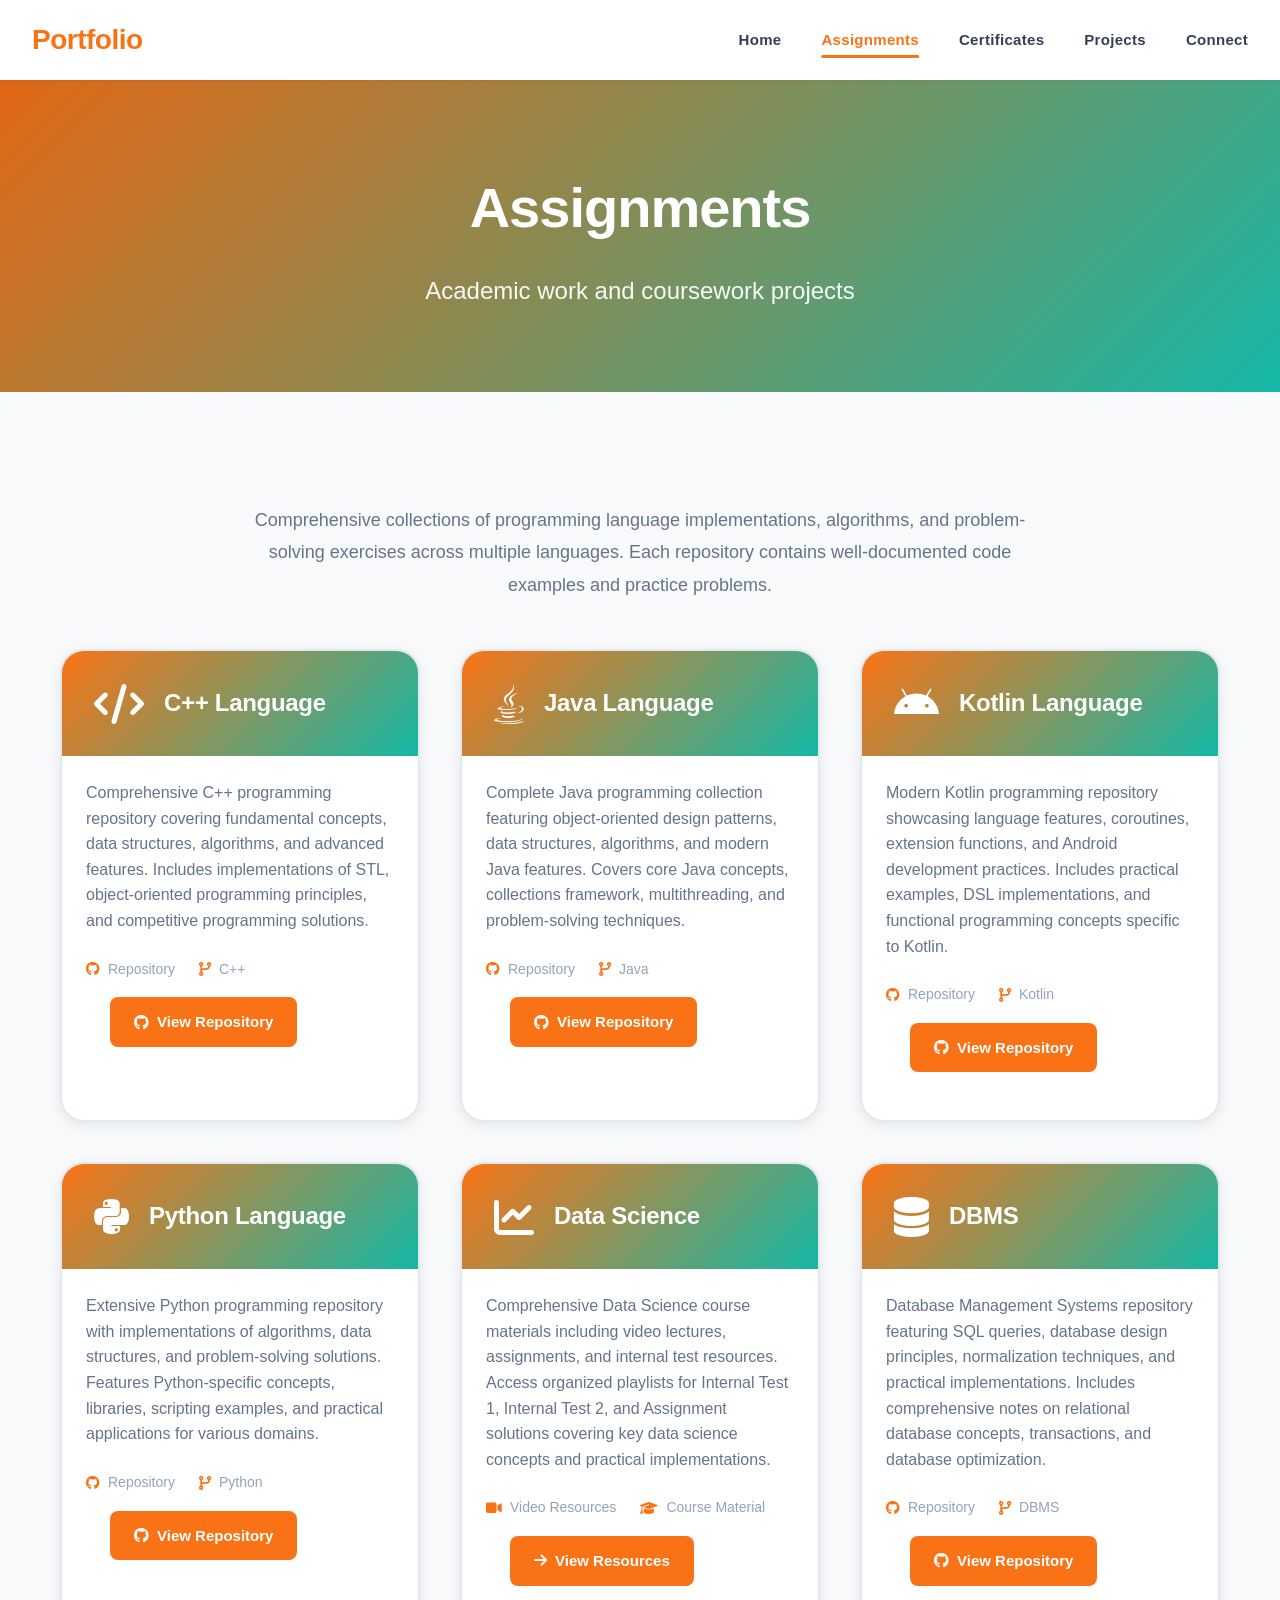
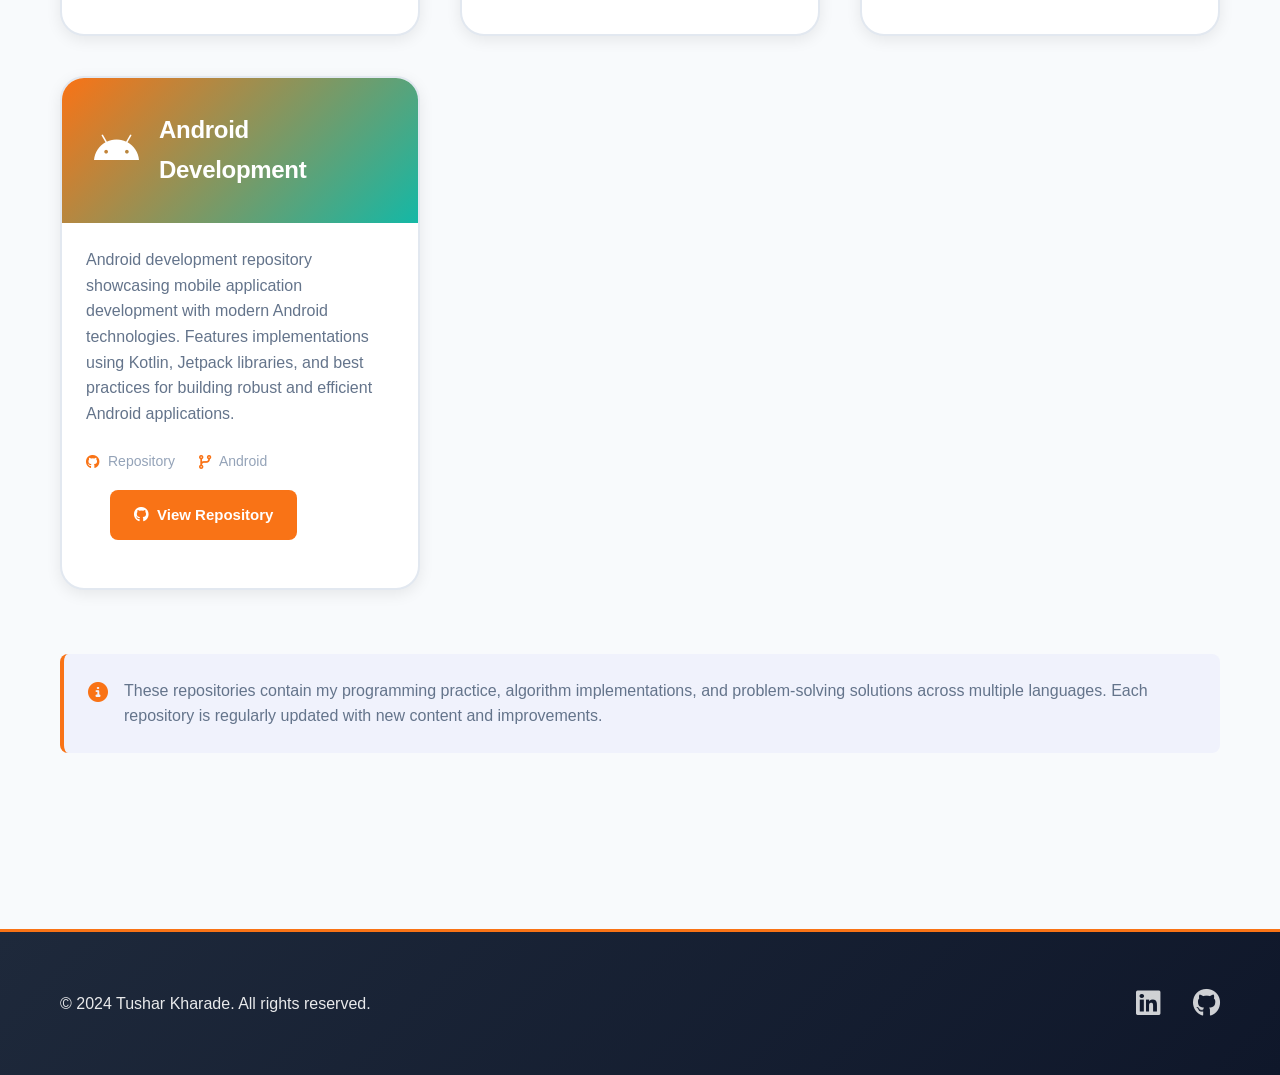
==== commit 94892cbe: "Personalize portfolio for Tushar Kharade with new color scheme and updated links Co-authored-by: Tus" ====
--- a/assignments.html
+++ b/assignments.html
@@ -4,7 +4,7 @@
     <meta charset="UTF-8">
     <meta name="viewport" content="width=device-width, initial-scale=1.0">
     <meta name="description" content="Academic assignments and coursework in Data Structures, Web Development, Machine Learning and more.">
-    <title>Assignments - Abhishek</title>
+    <title>Assignments - Tushar Kharade</title>
     <link rel="stylesheet" href="styles.css">
     <link rel="stylesheet" href="https://cdnjs.cloudflare.com/ajax/libs/font-awesome/6.4.0/css/all.min.css">
     <link rel="icon" href="data:image/svg+xml,<svg xmlns='http://www.w3.org/2000/svg' viewBox='0 0 100 100'><text y='.9em' font-size='90'>👨‍💻</text></svg>">
@@ -62,7 +62,7 @@
                                 <span class="meta-item"><i class="fas fa-code-branch"></i> C++</span>
                             </div>
                             <div class="card-footer">
-                                <a href="https://github.com/43H1-BOI/CPP-Language" target="_blank" class="project-link">
+                                <a href="https://github.com/Tushar69k/CPP-Language" target="_blank" class="project-link">
                                     <i class="fab fa-github"></i> View Repository
                                 </a>
                             </div>
@@ -85,7 +85,7 @@
                                 <span class="meta-item"><i class="fas fa-code-branch"></i> Java</span>
                             </div>
                             <div class="card-footer">
-                                <a href="https://github.com/43H1-BOI/Java-Language" target="_blank" class="project-link">
+                                <a href="https://github.com/Tushar69k/JAVA-LANGUAGE" target="_blank" class="project-link">
                                     <i class="fab fa-github"></i> View Repository
                                 </a>
                             </div>
@@ -108,7 +108,7 @@
                                 <span class="meta-item"><i class="fas fa-code-branch"></i> Kotlin</span>
                             </div>
                             <div class="card-footer">
-                                <a href="https://github.com/43H1-BOI/Kotlin-Language" target="_blank" class="project-link">
+                                <a href="https://github.com/Tushar69k/KOTLIN" target="_blank" class="project-link">
                                     <i class="fab fa-github"></i> View Repository
                                 </a>
                             </div>
@@ -131,7 +131,7 @@
                                 <span class="meta-item"><i class="fas fa-code-branch"></i> Python</span>
                             </div>
                             <div class="card-footer">
-                                <a href="https://github.com/43H1-BOI/PythonLanguage" target="_blank" class="project-link">
+                                <a href="https://github.com/Tushar69k/Python-Language" target="_blank" class="project-link">
                                     <i class="fab fa-github"></i> View Repository
                                 </a>
                             </div>
@@ -156,6 +156,52 @@
                             <div class="card-footer">
                                 <a href="datascience.html" class="project-link">
                                     <i class="fas fa-arrow-right"></i> View Resources
+                                </a>
+                            </div>
+                        </div>
+                    </div>
+
+                    <div class="assignment-card">
+                        <div class="card-header">
+                            <i class="fas fa-database"></i>
+                            <h3>DBMS</h3>
+                        </div>
+                        <div class="card-body">
+                            <p class="assignment-description">
+                                Database Management Systems repository featuring SQL queries, database design principles, 
+                                normalization techniques, and practical implementations. Includes comprehensive notes on 
+                                relational database concepts, transactions, and database optimization.
+                            </p>
+                            <div class="assignment-meta">
+                                <span class="meta-item"><i class="fab fa-github"></i> Repository</span>
+                                <span class="meta-item"><i class="fas fa-code-branch"></i> DBMS</span>
+                            </div>
+                            <div class="card-footer">
+                                <a href="https://github.com/Tushar69k/DBMS" target="_blank" class="project-link">
+                                    <i class="fab fa-github"></i> View Repository
+                                </a>
+                            </div>
+                        </div>
+                    </div>
+
+                    <div class="assignment-card">
+                        <div class="card-header">
+                            <i class="fab fa-android"></i>
+                            <h3>Android Development</h3>
+                        </div>
+                        <div class="card-body">
+                            <p class="assignment-description">
+                                Android development repository showcasing mobile application development with modern Android 
+                                technologies. Features implementations using Kotlin, Jetpack libraries, and best practices 
+                                for building robust and efficient Android applications.
+                            </p>
+                            <div class="assignment-meta">
+                                <span class="meta-item"><i class="fab fa-github"></i> Repository</span>
+                                <span class="meta-item"><i class="fas fa-code-branch"></i> Android</span>
+                            </div>
+                            <div class="card-footer">
+                                <a href="https://github.com/Tushar69k/Android" target="_blank" class="project-link">
+                                    <i class="fab fa-github"></i> View Repository
                                 </a>
                             </div>
                         </div>
@@ -172,10 +218,10 @@
 
     <footer>
         <div class="container">
-            <p>&copy; 2024 Abhishek. All rights reserved.</p>
+            <p>&copy; 2024 Tushar Kharade. All rights reserved.</p>
             <div class="footer-links">
-                <a href="https://www.linkedin.com/in/theabhiog/" target="_blank"><i class="fab fa-linkedin"></i></a>
-                <a href="https://github.com/43H1-BOI" target="_blank"><i class="fab fa-github"></i></a>
+                <a href="https://www.linkedin.com/in/tushar-kharade/" target="_blank"><i class="fab fa-linkedin"></i></a>
+                <a href="https://github.com/Tushar69k" target="_blank"><i class="fab fa-github"></i></a>
             </div>
         </div>
     </footer>
--- a/styles.css
+++ b/styles.css
@@ -6,11 +6,11 @@
 }
 
 :root {
-    --primary-color: #2563eb;
-    --primary-dark: #1e40af;
-    --primary-light: #3b82f6;
-    --secondary-color: #10b981;
-    --accent-color: #f59e0b;
+    --primary-color: #f97316;
+    --primary-dark: #ea580c;
+    --primary-light: #fb923c;
+    --secondary-color: #14b8a6;
+    --accent-color: #06b6d4;
     --text-dark: #0f172a;
     --text-medium: #334155;
     --text-light: #64748b;
@@ -19,8 +19,8 @@
     --bg-white: #ffffff;
     --bg-dark: #1e293b;
     --border-color: #e2e8f0;
-    --primary-rgb: 37, 99, 235;
-    --secondary-rgb: 16, 185, 129;
+    --primary-rgb: 249, 115, 22;
+    --secondary-rgb: 20, 184, 166;
     --shadow-sm: 0 1px 3px 0 rgba(0, 0, 0, 0.1);
     --shadow-md: 0 4px 6px -1px rgba(0, 0, 0, 0.1);
     --shadow-lg: 0 10px 15px -3px rgba(0, 0, 0, 0.1);
